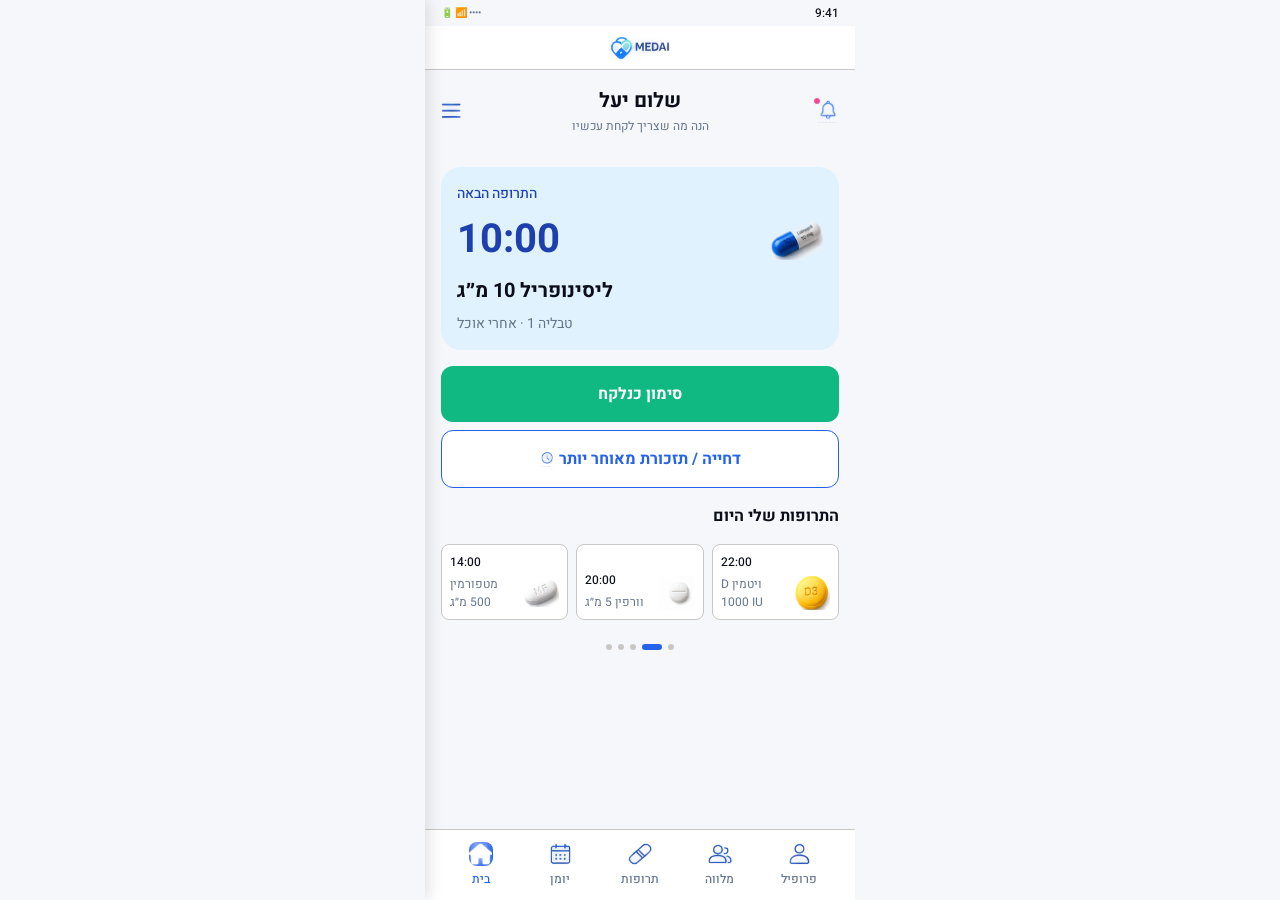
==== index.html @ 789c147f "Add files via upload" ====
<!DOCTYPE html>
<html lang="he" dir="rtl">
<head>
<meta charset="UTF-8" />
<meta name="viewport" content="width=device-width, initial-scale=1.0" />
<title>MedAI — התרופה הבאה עכשיו</title>
<meta name="description" content="MedAI — לוח הבית: התרופה הבאה, תזכורות ותרופות היום" />
<link rel="icon" type="image/png" href="assets/images/logo-icon.png" />
<link rel="preconnect" href="https://fonts.googleapis.com" />
<link rel="preconnect" href="https://fonts.gstatic.com" crossorigin />
<link href="https://fonts.googleapis.com/css2?family=Heebo:wght@400;500;700&display=swap" rel="stylesheet" />
<link rel="stylesheet" href="style.css" />
</head>
<body>
<div class="screen screen--tinted">

  <div class="status-bar" aria-hidden="true">
    <span class="status-bar__time">9:41</span>
    <span class="status-bar__icons">••••  📶  🔋</span>
  </div>

  <header class="logo-header">
    <img src="assets/images/logo-header.png" alt="MedAI" />
  </header>

  <header class="page-header">
    <button type="button" class="page-header__icon-btn" id="menu-toggle" aria-haspopup="true" aria-expanded="false" aria-controls="nav-drawer" aria-label="פתיחת תפריט">
      <img src="assets/icons/icon-menu.png" alt="" />
    </button>
    <div class="page-header__title-group">
      <p class="page-header__title page-header__title--lg">שלום יעל</p>
      <p class="page-header__subtitle">הנה מה שצריך לקחת עכשיו</p>
    </div>
    <button type="button" class="page-header__icon-btn page-header__icon-btn--trailing" aria-label="התראות">
      <img src="assets/icons/icon-bell.png" alt="" />
      <span class="page-header__badge" aria-hidden="true"></span>
    </button>
  </header>

  <main class="content">

    <section class="hero-card" aria-label="התרופה הבאה">
      <p class="hero-card__kicker">התרופה הבאה</p>
      <div class="hero-card__time-row">
        <p class="hero-card__time">10:00</p>
        <img class="hero-card__pill-img" src="assets/images/lisinopril-10mg.png" alt="ליסינופריל 10 מ״ג" />
      </div>
      <p class="hero-card__name">ליסינופריל 10 מ״ג</p>
      <p class="hero-card__caption">טבליה 1 · אחרי אוכל</p>
    </section>

    <div class="action-buttons">
      <button type="button" class="btn btn--success">
        <img src="assets/icons/icon-check.png" alt="" />
        סימון כנלקח
      </button>
      <button type="button" class="btn btn--outline" id="snooze-btn">
        <img src="assets/icons/icon-clock.png" alt="" />
        דחייה / תזכורת מאוחר יותר
      </button>
    </div>

    <h2 class="section-title">התרופות שלי היום</h2>

    <div class="mini-cards">
      <article class="mini-card">
        <div class="mini-card__text">
          <p class="mini-card__time">14:00</p>
          <p class="mini-card__name">מטפורמין 500 מ״ג</p>
        </div>
        <img class="mini-card__img" src="assets/images/metformin-500mg.png" alt="מטפורמין" />
      </article>
      <article class="mini-card">
        <div class="mini-card__text">
          <p class="mini-card__time">20:00</p>
          <p class="mini-card__name">וורפין 5 מ״ג</p>
        </div>
        <img class="mini-card__img" src="assets/images/warfarin-5mg.png" alt="וורפין" />
      </article>
      <article class="mini-card">
        <div class="mini-card__text">
          <p class="mini-card__time">22:00</p>
          <p class="mini-card__name">ויטמין D 1000 IU</p>
        </div>
        <img class="mini-card__img" src="assets/images/vitamin-d-1000iu.png" alt="ויטמין D" />
      </article>
    </div>

    <div class="slider" role="tablist" aria-label="דפדוף תרופות">
      <span class="slider__dot" aria-hidden="true"></span>
      <span class="slider__dot slider__dot--active" aria-hidden="true"></span>
      <span class="slider__dot" aria-hidden="true"></span>
      <span class="slider__dot" aria-hidden="true"></span>
      <span class="slider__dot" aria-hidden="true"></span>
    </div>

  </main>

  <nav class="bottom-nav" aria-label="ניווט ראשי">
    <a class="nav-item nav-item--active" href="index.html" aria-current="page">
      <span class="nav-item__icon-wrap"><img src="assets/icons/nav-home.png" alt="" /></span>
      <span class="nav-item__label">בית</span>
    </a>
    <a class="nav-item" href="#">
      <span class="nav-item__icon-wrap"><img src="assets/icons/nav-calendar.png" alt="" /></span>
      <span class="nav-item__label">יומן</span>
    </a>
    <a class="nav-item" href="#">
      <span class="nav-item__icon-wrap"><img src="assets/icons/nav-medications.png" alt="" /></span>
      <span class="nav-item__label">תרופות</span>
    </a>
    <a class="nav-item" href="status.html">
      <span class="nav-item__icon-wrap"><img src="assets/icons/nav-caregiver.png" alt="" /></span>
      <span class="nav-item__label">מלווה</span>
    </a>
    <a class="nav-item" href="#">
      <span class="nav-item__icon-wrap"><img src="assets/icons/nav-profile.png" alt="" /></span>
      <span class="nav-item__label">פרופיל</span>
    </a>
  </nav>

  <div class="drawer-overlay" id="drawer-overlay" aria-hidden="true"></div>
  <nav class="drawer" id="nav-drawer" aria-label="ניווט בין מסכים" aria-hidden="true">
    <div class="drawer__head">
      <button type="button" class="drawer__close" id="drawer-close" aria-label="סגירת תפריט">✕</button>
      <p class="drawer__title">מסכי האפליקציה</p>
    </div>
    <div class="drawer__nav">
      <a class="drawer__link is-current" href="index.html" aria-current="page">מסך הבית — התרופה הבאה עכשיו</a>
      <a class="drawer__link" href="onboarding.html">הזנת תרופה ראשונה</a>
      <a class="drawer__link" href="status.html">סטטוס המטופל היום — מלווה</a>
    </div>
  </nav>

</div>
<script src="script.js"></script>
</body>
</html>
---- style.css ----
/* =========================================================
   MedAI — style.css
   Tokens mirror the Figma variable collections 1:1 by name:
   color/*, typography/*, space/*, radius/*  ->  --color-*, --font-*, --space-*, --radius-*
   ========================================================= */

:root {
  /* color */
  --color-primary-base: #2563eb;
  --color-primary-dark: #1e40af;
  --color-bg-light: #e0f2fe;
  --color-bg-secondary: #f5f7fa;
  --color-surface-base: #ffffff;
  --color-status-success: #10b981;
  --color-status-warning: #f59e0b;
  --color-status-alert: #ec4899;
  --color-bg-warning-light: #fef3c7;
  --color-text-primary: #0b0e19;
  --color-text-muted: #64748b;
  --color-border-default: #c9c7c6;

  /* typography */
  --font-family-base: "Heebo", "Segoe UI", Tahoma, Arial, sans-serif;
  --font-weight-regular: 400;
  --font-weight-medium: 500;
  --font-weight-bold: 700;
  --font-size-xs: 12px;
  --font-size-sm: 14px;
  --font-size-md: 16px;
  --font-size-lg: 20px;
  --font-size-display: 40px;

  /* spacing */
  --space-xs: 4px;
  --space-sm: 8px;
  --space-md: 16px;
  --space-lg: 24px;

  /* radius */
  --radius-sm: 8px;
  --radius-md: 12px;
  --radius-lg: 20px;

  /* layout */
  --screen-max-width: 430px;
}

/* ---------- reset ---------- */
*,
*::before,
*::after {
  box-sizing: border-box;
}

html,
body {
  margin: 0;
  padding: 0;
}

body {
  background: var(--color-bg-secondary);
  font-family: var(--font-family-base);
  color: var(--color-text-primary);
  -webkit-font-smoothing: antialiased;
}

img {
  max-width: 100%;
  display: block;
}

button {
  font-family: inherit;
  cursor: pointer;
}

input {
  font-family: inherit;
}

a {
  color: inherit;
}

/* ---------- screen frame ---------- */
.screen {
  position: relative;
  max-width: var(--screen-max-width);
  margin-inline: auto;
  min-height: 100svh;
  background: var(--color-surface-base);
  display: flex;
  flex-direction: column;
  overflow-x: clip;
}

.screen--tinted {
  background: var(--color-bg-secondary);
}

/* ---------- status bar (decorative, mirrors mobile mockup) ---------- */
.status-bar {
  display: flex;
  align-items: center;
  justify-content: space-between;
  padding-inline: var(--space-md);
  padding-block: var(--space-xs);
  font-size: var(--font-size-xs);
}

.status-bar__time {
  font-weight: var(--font-weight-medium);
  color: var(--color-text-primary);
}

.status-bar__icons {
  font-size: 10px;
  color: var(--color-text-muted);
}

/* ---------- logo header band ---------- */
.logo-header {
  display: flex;
  flex-direction: row-reverse;
  align-items: center;
  justify-content: center;
  gap: var(--space-sm);
  height: 44px;
  background: var(--color-surface-base);
  border-block-end: 1px solid var(--color-border-default);
}

.logo-header img {
  height: 26px;
  width: auto;
}

.logo-header__wordmark {
  font-weight: var(--font-weight-bold);
  font-size: var(--font-size-lg);
  color: var(--color-primary-dark);
  letter-spacing: 0.5px;
}

/* ---------- page header (menu/back + title + trailing icon) ---------- */
.page-header {
  position: relative;
  display: flex;
  align-items: center;
  justify-content: center;
  padding: var(--space-md);
  min-height: 56px;
  background: var(--color-bg-secondary);
}

.page-header--onboarding {
  background: var(--color-surface-base);
  min-height: 56px;
}

/* Header icons keep fixed physical sides regardless of text direction —
   leading action (menu/back) stays physical-left, trailing (bell/profile)
   stays physical-right, matching the source design. In a dir="rtl" document
   that means the LEADING icon uses inset-inline-end (= physical left)
   and the TRAILING icon uses inset-inline-start (= physical right). */
.page-header__icon-btn {
  position: absolute;
  inset-inline-end: var(--space-md);
  top: 50%;
  transform: translateY(-50%);
  width: 20px;
  height: 20px;
  padding: 0;
  border: none;
  background: transparent;
  display: flex;
  align-items: center;
  justify-content: center;
}

.page-header__icon-btn img {
  width: 100%;
  height: 100%;
  object-fit: contain;
}

.page-header__icon-btn--trailing {
  inset-inline-end: auto;
  inset-inline-start: var(--space-md);
  width: 24px;
  height: 24px;
}

.page-header__badge {
  position: absolute;
  top: -2px;
  inset-inline-end: -2px;
  width: 8px;
  height: 8px;
  border-radius: 50%;
  background: var(--color-status-alert);
  border: 1.5px solid var(--color-surface-base);
}

.page-header__title-group {
  text-align: center;
  max-width: 300px;
}

.page-header__title {
  margin: 0;
  font-size: var(--font-size-md);
  font-weight: var(--font-weight-bold);
}

.page-header__title--lg {
  font-size: var(--font-size-lg);
}

.page-header__subtitle {
  margin: 2px 0 0;
  font-size: var(--font-size-xs);
  color: var(--color-text-muted);
}

/* ---------- stepper (onboarding) ---------- */
.stepper {
  display: flex;
  flex-direction: row-reverse;
  align-items: flex-start;
  justify-content: center;
  gap: 0;
  padding-block: var(--space-md) var(--space-sm);
  background: var(--color-surface-base);
  list-style: none;
  margin: 0;
  padding-inline-start: 0;
}

.stepper__step {
  display: flex;
  flex-direction: column;
  align-items: center;
  width: 104px;
}

.stepper__connector {
  width: 40px;
  height: 2px;
  background: var(--color-border-default);
  margin-top: 14px;
}

.stepper__circle {
  width: 28px;
  height: 28px;
  border-radius: 50%;
  display: flex;
  align-items: center;
  justify-content: center;
  font-weight: var(--font-weight-bold);
  font-size: var(--font-size-sm);
  background: var(--color-surface-base);
  border: 1.5px solid var(--color-border-default);
  color: var(--color-text-muted);
}

.stepper__step--active .stepper__circle {
  background: var(--color-primary-base);
  border-color: var(--color-primary-base);
  color: var(--color-surface-base);
}

.stepper__label {
  margin-top: var(--space-sm);
  font-size: 11px;
  font-weight: var(--font-weight-medium);
  color: var(--color-text-muted);
  text-align: center;
}

.stepper__step--active .stepper__label {
  color: var(--color-primary-base);
}

/* ---------- form ---------- */
.form {
  flex: 1;
  display: flex;
  flex-direction: column;
  gap: 20px;
  padding: var(--space-md);
}

.field {
  display: flex;
  flex-direction: column;
  gap: var(--space-sm);
}

.field__label {
  font-size: var(--font-size-sm);
  font-weight: var(--font-weight-medium);
  text-align: start;
}

.field__input-wrap {
  position: relative;
}

.field__input {
  width: 100%;
  background: var(--color-surface-base);
  border: 1px solid var(--color-border-default);
  border-radius: var(--radius-sm);
  padding: var(--space-sm) var(--space-md);
  font-size: var(--font-size-md);
  color: var(--color-text-primary);
  text-align: start;
}

.field__input:focus {
  outline: 2px solid var(--color-primary-base);
  outline-offset: 1px;
}

.field__input--with-icon {
  padding-inline-end: 40px;
}

.field__input-icon {
  position: absolute;
  inset-inline-end: var(--space-md);
  top: 50%;
  transform: translateY(-50%);
  width: 18px;
  height: 18px;
  pointer-events: none;
}

.field__input-icon img {
  width: 100%;
  height: 100%;
  object-fit: contain;
}

/* food-timing chips */
.chip-row {
  display: flex;
  flex-direction: row-reverse;
  justify-content: space-between;
  gap: var(--space-sm);
}

.chip {
  flex: 1;
  display: flex;
  flex-direction: row-reverse;
  align-items: center;
  justify-content: center;
  gap: 6px;
  background: var(--color-surface-base);
  border: 1px solid var(--color-border-default);
  border-radius: var(--radius-sm);
  padding: var(--space-sm) var(--space-sm);
  font-size: var(--font-size-sm);
  font-weight: var(--font-weight-medium);
  color: var(--color-text-muted);
}

.chip img {
  width: 16px;
  height: 16px;
  object-fit: contain;
}

.chip[aria-pressed="true"] {
  background: var(--color-bg-light);
  border-color: var(--color-primary-base);
  color: var(--color-primary-base);
}

/* ---------- buttons ---------- */
.btn {
  display: flex;
  flex-direction: row-reverse;
  align-items: center;
  justify-content: center;
  gap: var(--space-xs);
  width: 100%;
  border: none;
  border-radius: var(--radius-md);
  padding: var(--space-md) var(--space-lg);
  font-size: var(--font-size-md);
  font-weight: var(--font-weight-bold);
  font-family: inherit;
}

.btn img {
  width: 16px;
  height: 16px;
  object-fit: contain;
}

.btn--primary {
  background: var(--color-primary-base);
  color: var(--color-surface-base);
}

.btn--success {
  background: var(--color-status-success);
  color: var(--color-surface-base);
}

.btn--success img {
  filter: brightness(0) invert(1);
  display: none;
}

/* the check icon only appears after the user actually confirms the dose was taken */
.btn--success.is-confirmed img {
  display: block;
}

.btn--outline {
  background: var(--color-surface-base);
  color: var(--color-primary-base);
  border: 1px solid var(--color-primary-base);
  transition: background-color 0.4s ease, border-color 0.4s ease, color 0.4s ease;
}

/* brief color feedback on the snooze button itself, then settles back to white */
.btn--outline.is-snoozed {
  background: var(--color-bg-warning-light);
  border-color: var(--color-status-warning);
  color: var(--color-text-primary);
}

.btn-footer {
  padding: var(--space-md);
  padding-block-end: var(--space-lg);
}

/* ---------- hero card (next medication) ---------- */
.content {
  flex: 1;
  padding: var(--space-md);
  display: flex;
  flex-direction: column;
  gap: var(--space-md);
}

.hero-card {
  background: var(--color-bg-light);
  border-radius: var(--radius-lg);
  padding: var(--space-md);
  display: flex;
  flex-direction: column;
  gap: var(--space-sm);
}

.hero-card__kicker {
  margin: 0;
  font-size: var(--font-size-sm);
  font-weight: var(--font-weight-medium);
  color: var(--color-primary-dark);
  text-align: end;
}

.hero-card__time-row {
  display: flex;
  flex-direction: row-reverse;
  align-items: center;
  justify-content: space-between;
}

.hero-card__time {
  margin: 0;
  font-size: var(--font-size-display);
  font-weight: var(--font-weight-bold);
  color: var(--color-primary-dark);
  line-height: 1;
}

.hero-card__pill-img {
  width: 56px;
  height: 56px;
  object-fit: contain;
}

.hero-card__name {
  margin: 0;
  font-size: var(--font-size-lg);
  font-weight: var(--font-weight-bold);
  text-align: end;
}

.hero-card__caption {
  margin: 0;
  font-size: var(--font-size-sm);
  color: var(--color-text-muted);
  text-align: end;
}

.action-buttons {
  display: flex;
  flex-direction: column;
  gap: var(--space-sm);
}

/* ---------- mini medication cards ---------- */
.section-title {
  margin: 0;
  font-size: var(--font-size-md);
  font-weight: var(--font-weight-bold);
  text-align: start;
}

.mini-cards {
  display: flex;
  flex-direction: row-reverse;
  gap: var(--space-sm);
}

.mini-card {
  flex: 1;
  min-width: 0;
  background: var(--color-surface-base);
  border: 1px solid var(--color-border-default);
  border-radius: var(--radius-sm);
  padding: var(--space-sm);
  display: flex;
  flex-direction: row-reverse;
  align-items: flex-end;
  justify-content: space-between;
  gap: 4px;
}

.mini-card__text {
  display: flex;
  flex-direction: column;
  gap: 4px;
  min-width: 0;
}

.mini-card__img {
  width: 36px;
  height: 36px;
  object-fit: contain;
  flex-shrink: 0;
}

.mini-card__dot {
  width: 14px;
  height: 14px;
  border-radius: 50%;
  background: var(--color-border-default);
  flex-shrink: 0;
}

.mini-card__dot--success {
  background: var(--color-status-success);
}

.mini-card__dot--warning {
  background: var(--color-status-warning);
}

.mini-card__time {
  margin: 0;
  font-size: var(--font-size-xs);
  font-weight: var(--font-weight-medium);
  text-align: end;
}

.mini-card__name {
  margin: 0;
  font-size: var(--font-size-xs);
  color: var(--color-text-muted);
  text-align: end;
}

/* ---------- slider / page indicator ---------- */
.slider {
  display: flex;
  align-items: center;
  justify-content: center;
  gap: 6px;
  padding-block-start: var(--space-sm);
}

.slider__dot {
  width: 6px;
  height: 6px;
  border-radius: 3px;
  background: var(--color-border-default);
}

.slider__dot--active {
  width: 20px;
  background: var(--color-primary-base);
}

/* ---------- status list (patient-status-today) ---------- */
.status-list {
  background: var(--color-surface-base);
  border: 1px solid var(--color-border-default);
  border-radius: var(--radius-lg);
  overflow: hidden;
}

.status-row {
  display: flex;
  flex-direction: row-reverse;
  align-items: center;
  gap: 12px;
  padding: var(--space-md);
  border-block-start: 1px solid var(--color-border-default);
}

.status-row:first-child {
  border-block-start: none;
}

.status-row__icon {
  width: 28px;
  height: 28px;
  object-fit: contain;
  flex-shrink: 0;
}

.status-row__text {
  flex: 1;
  min-width: 0;
  text-align: end;
}

.status-row__line {
  margin: 0;
  font-size: var(--font-size-sm);
  font-weight: var(--font-weight-medium);
}

.status-row__label {
  margin: 2px 0 0;
  font-size: var(--font-size-xs);
}

.status-row__label--success {
  color: var(--color-status-success);
}

.status-row__label--warning {
  color: var(--color-text-muted);
}

.status-row__label--alert {
  color: var(--color-status-alert);
}

/* ---------- bottom nav ---------- */
.bottom-nav {
  display: flex;
  flex-direction: row-reverse;
  align-items: center;
  justify-content: space-between;
  background: var(--color-surface-base);
  border-block-start: 1px solid var(--color-border-default);
  padding: var(--space-sm) var(--space-md);
  max-width: var(--screen-max-width);
  margin-inline: auto;
  width: 100%;
}

.nav-item {
  flex: 1;
  display: flex;
  flex-direction: column;
  align-items: center;
  justify-content: center;
  gap: var(--space-xs);
  background: transparent;
  border: none;
  border-radius: var(--radius-sm);
  padding: var(--space-xs) var(--space-sm);
  text-decoration: none;
  color: var(--color-text-muted);
}

.nav-item__icon-wrap {
  width: 24px;
  height: 24px;
  display: flex;
  align-items: center;
  justify-content: center;
}

.nav-item--active .nav-item__icon-wrap {
  background: var(--color-primary-base);
  border-radius: var(--radius-sm);
}

.nav-item__icon-wrap img {
  width: 100%;
  height: 100%;
  object-fit: contain;
}

.nav-item--active .nav-item__icon-wrap img {
  filter: brightness(0) invert(1);
}

.nav-item__label {
  font-size: var(--font-size-xs);
  font-weight: var(--font-weight-medium);
}

.nav-item--active {
  color: var(--color-primary-base);
}

/* ---------- navigation drawer (opened from the header menu icon) ---------- */
.drawer-overlay {
  position: absolute;
  inset: 0;
  background: rgba(11, 14, 25, 0.45);
  z-index: 40;
  opacity: 0;
  pointer-events: none;
  transition: opacity 0.2s ease;
}

.drawer-overlay.is-open {
  opacity: 1;
  pointer-events: auto;
}

.drawer {
  position: absolute;
  top: 0;
  bottom: 0;
  inset-inline-end: 0;
  width: min(78%, 300px);
  background: var(--color-surface-base);
  z-index: 41;
  transform: translateX(-100%);
  transition: transform 0.25s ease;
  display: flex;
  flex-direction: column;
  padding: var(--space-md);
  box-shadow: 2px 0 16px rgba(11, 14, 25, 0.14);
  overflow-y: auto;
}

.drawer.is-open {
  transform: translateX(0);
}

.drawer__head {
  display: flex;
  align-items: center;
  justify-content: space-between;
  margin-block-end: var(--space-lg);
}

.drawer__title {
  margin: 0;
  font-size: var(--font-size-sm);
  font-weight: var(--font-weight-bold);
  color: var(--color-text-muted);
}

.drawer__close {
  width: 28px;
  height: 28px;
  border: none;
  background: transparent;
  font-size: 18px;
  line-height: 1;
  color: var(--color-text-primary);
  padding: 0;
}

.drawer__nav {
  display: flex;
  flex-direction: column;
}

.drawer__link {
  display: block;
  padding: var(--space-sm);
  border-radius: var(--radius-sm);
  font-size: var(--font-size-md);
  font-weight: var(--font-weight-medium);
  color: var(--color-text-primary);
  text-decoration: none;
  text-align: start;
}

.drawer__link + .drawer__link {
  margin-block-start: var(--space-xs);
}

.drawer__link.is-current {
  background: var(--color-bg-light);
  color: var(--color-primary-dark);
  font-weight: var(--font-weight-bold);
}

/* ---------- utility ---------- */
.spacer {
  flex: 1;
}

/* ---------- mobile floor: usable at 360px ---------- */
@media (max-width: 380px) {
  .field__input,
  .chip {
    font-size: var(--font-size-sm);
  }

  .hero-card__time {
    font-size: 34px;
  }

  .mini-cards {
    gap: 6px;
  }
}
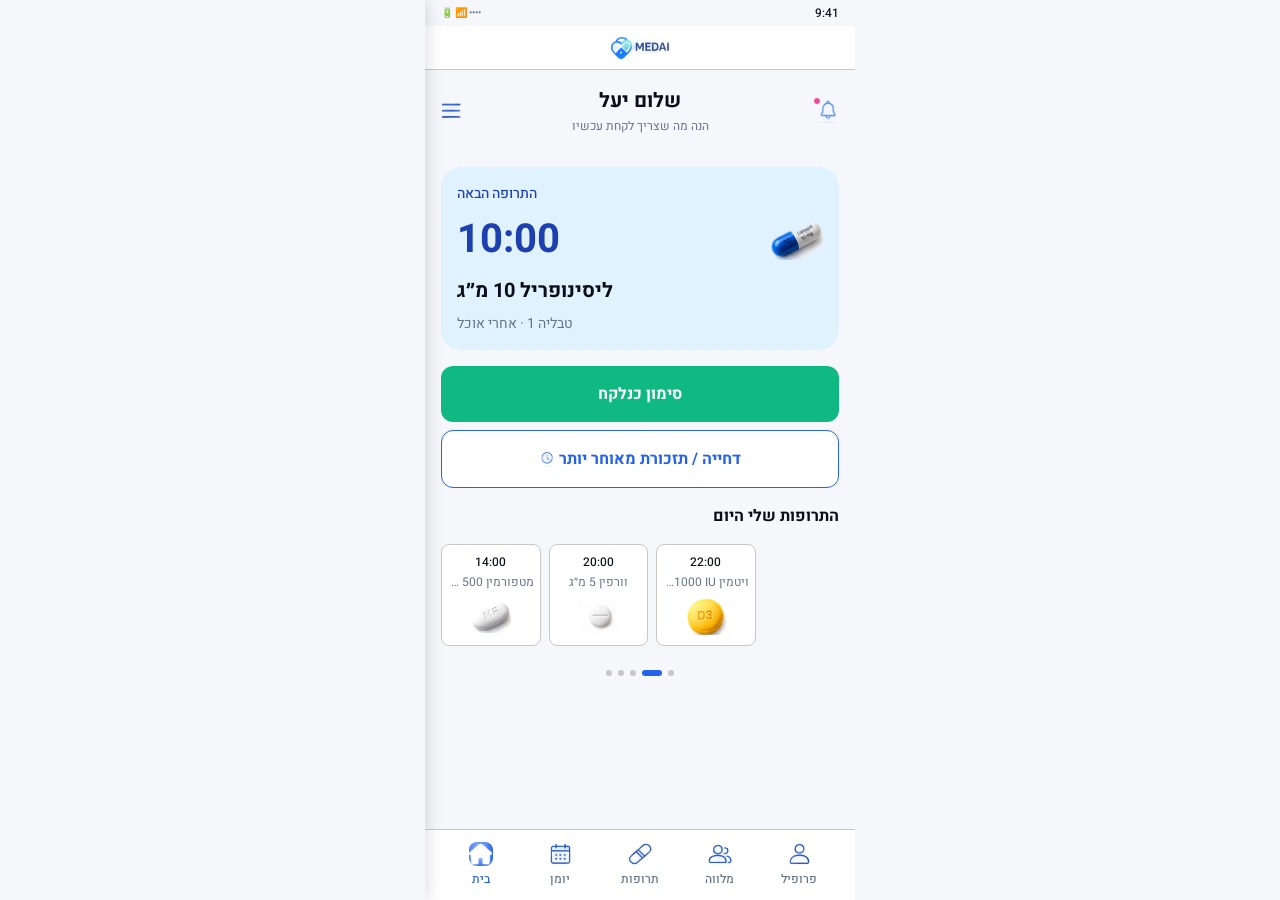
==== commit e1222d78: "Add files via upload" ====
--- a/index.html
+++ b/index.html
@@ -28,13 +28,13 @@
       <img src="assets/icons/icon-menu.png" alt="" />
     </button>
     <div class="page-header__title-group">
-      <p class="page-header__title page-header__title--lg">שלום יעל</p>
+      <p class="page-header__title page-header__title--lg">שלום <span id="patient-name-index">יעל</span></p>
       <p class="page-header__subtitle">הנה מה שצריך לקחת עכשיו</p>
     </div>
-    <button type="button" class="page-header__icon-btn page-header__icon-btn--trailing" aria-label="התראות">
+    <a class="page-header__icon-btn page-header__icon-btn--trailing" href="prescription-alert.html" aria-label="התראות">
       <img src="assets/icons/icon-bell.png" alt="" />
       <span class="page-header__badge" aria-hidden="true"></span>
-    </button>
+    </a>
   </header>
 
   <main class="content">
@@ -50,7 +50,7 @@
     </section>
 
     <div class="action-buttons">
-      <button type="button" class="btn btn--success">
+      <button type="button" class="btn btn--success" id="confirm-dose-btn" data-next="dose-confirmation.html">
         <img src="assets/icons/icon-check.png" alt="" />
         סימון כנלקח
       </button>
@@ -62,7 +62,7 @@
 
     <h2 class="section-title">התרופות שלי היום</h2>
 
-    <div class="mini-cards">
+    <div class="mini-cards" id="mini-cards-list">
       <article class="mini-card">
         <div class="mini-card__text">
           <p class="mini-card__time">14:00</p>
@@ -126,6 +126,7 @@
       <p class="drawer__title">מסכי האפליקציה</p>
     </div>
     <div class="drawer__nav">
+      <a class="drawer__link" href="registration.html">הרשמה</a>
       <a class="drawer__link is-current" href="index.html" aria-current="page">מסך הבית — התרופה הבאה עכשיו</a>
       <a class="drawer__link" href="onboarding.html">הזנת תרופה ראשונה</a>
       <a class="drawer__link" href="status.html">סטטוס המטופל היום — מלווה</a>
--- a/style.css
+++ b/style.css
@@ -395,6 +395,8 @@
   font-size: var(--font-size-md);
   font-weight: var(--font-weight-bold);
   font-family: inherit;
+  text-decoration: none;
+  box-sizing: border-box;
 }
 
 .btn img {
@@ -526,29 +528,35 @@
 .mini-card {
   flex: 1;
   min-width: 0;
+  max-width: 25%;
   background: var(--color-surface-base);
   border: 1px solid var(--color-border-default);
   border-radius: var(--radius-sm);
-  padding: var(--space-sm);
-  display: flex;
-  flex-direction: row-reverse;
-  align-items: flex-end;
-  justify-content: space-between;
-  gap: 4px;
+  padding: var(--space-sm) 6px;
+  display: flex;
+  flex-direction: column;
+  align-items: center;
+  justify-content: flex-start;
+  gap: 6px;
+  overflow: hidden;
+  text-align: center;
 }
 
 .mini-card__text {
   display: flex;
   flex-direction: column;
-  gap: 4px;
+  align-items: center;
+  gap: 2px;
   min-width: 0;
+  width: 100%;
 }
 
 .mini-card__img {
-  width: 36px;
-  height: 36px;
+  width: 40px;
+  height: 40px;
   object-fit: contain;
   flex-shrink: 0;
+  background: none;
 }
 
 .mini-card__dot {
@@ -571,14 +579,22 @@
   margin: 0;
   font-size: var(--font-size-xs);
   font-weight: var(--font-weight-medium);
-  text-align: end;
+  text-align: center;
+  width: 100%;
+  white-space: nowrap;
+  overflow: hidden;
+  text-overflow: ellipsis;
 }
 
 .mini-card__name {
   margin: 0;
   font-size: var(--font-size-xs);
   color: var(--color-text-muted);
-  text-align: end;
+  text-align: center;
+  width: 100%;
+  white-space: nowrap;
+  overflow: hidden;
+  text-overflow: ellipsis;
 }
 
 /* ---------- slider / page indicator ---------- */
@@ -813,6 +829,538 @@
   flex: 1;
 }
 
+/* ---------- registration (screen 0) ---------- */
+.screen--register {
+  position: relative;
+  overflow: hidden;
+}
+
+.screen--register > .register-bg {
+  position: absolute;
+  inset: 0;
+}
+
+.screen--register > *:not(.register-bg) {
+  position: relative;
+}
+
+.register-bg {
+  background: linear-gradient(180deg, var(--color-bg-light) 0%, var(--color-bg-secondary) 100%);
+}
+
+.register-bg img {
+  position: absolute;
+  inset-inline-end: 0;
+  bottom: 0;
+  width: min(88%, 360px);
+  height: auto;
+}
+
+.register-hero {
+  display: flex;
+  flex-direction: column;
+  align-items: center;
+  gap: var(--space-sm);
+  padding-block: var(--space-lg) var(--space-md);
+  text-align: center;
+}
+
+.register-hero__icon {
+  width: 72px;
+  height: 72px;
+  object-fit: contain;
+}
+
+.register-hero__title {
+  margin: 0;
+  font-size: var(--font-size-lg);
+  font-weight: var(--font-weight-bold);
+  color: var(--color-primary-dark);
+}
+
+.register-hero__subtitle {
+  margin: 0;
+  font-size: var(--font-size-sm);
+  color: var(--color-text-muted);
+}
+
+.icon-tint-primary {
+  filter: invert(29%) sepia(84%) saturate(2000%) hue-rotate(213deg) brightness(95%) contrast(93%);
+}
+
+.register-footer-link {
+  display: block;
+  width: 100%;
+  text-align: center;
+  margin-block-start: var(--space-md);
+  font-size: var(--font-size-sm);
+  color: var(--color-text-muted);
+  background: none;
+  border: none;
+  padding: 0;
+  font-family: inherit;
+}
+
+.register-footer-link strong {
+  color: var(--color-primary-base);
+  font-weight: var(--font-weight-bold);
+}
+
+/* ---------- result screens (dose-confirmation / prescription-alert / interaction-check) ---------- */
+.result {
+  display: flex;
+  flex-direction: column;
+  align-items: center;
+  text-align: center;
+  gap: var(--space-sm);
+  padding-block: var(--space-lg) 0;
+}
+
+.result__icon {
+  width: 96px;
+  height: 96px;
+  object-fit: contain;
+  margin-block-end: var(--space-sm);
+}
+
+.result__icon--md {
+  width: 88px;
+  height: 88px;
+}
+
+.result__title {
+  margin: 0;
+  font-size: 22px;
+  font-weight: var(--font-weight-bold);
+}
+
+.result__title--success {
+  color: var(--color-status-success);
+}
+
+.result__title--alert {
+  color: var(--color-status-alert);
+}
+
+.result__title--primary {
+  color: var(--color-primary-base);
+}
+
+.result__meta {
+  margin: 0;
+  font-size: var(--font-size-md);
+  font-weight: var(--font-weight-medium);
+}
+
+.result__time {
+  margin: 0;
+  font-size: var(--font-size-sm);
+  color: var(--color-text-muted);
+}
+
+.result__caption {
+  margin: 0;
+  font-size: var(--font-size-sm);
+  color: var(--color-text-muted);
+  max-width: 320px;
+}
+
+.result__footer {
+  width: 100%;
+  display: flex;
+  flex-direction: column;
+  gap: var(--space-sm);
+  padding: var(--space-md);
+}
+
+/* ---------- info card (icon + text, light tint) ---------- */
+.info-card {
+  width: 100%;
+  display: flex;
+  flex-direction: row-reverse;
+  align-items: center;
+  gap: var(--space-sm);
+  background: var(--color-bg-light);
+  border-radius: var(--radius-md);
+  padding: var(--space-md);
+}
+
+.info-card img {
+  width: 28px;
+  height: 28px;
+  object-fit: contain;
+  flex-shrink: 0;
+}
+
+.info-card p {
+  margin: 0;
+  font-size: var(--font-size-sm);
+  color: var(--color-text-primary);
+  text-align: end;
+}
+
+/* ---------- new medication card (prescription alert) ---------- */
+.new-med-card {
+  width: 100%;
+  display: flex;
+  flex-direction: row-reverse;
+  align-items: center;
+  gap: var(--space-md);
+  background: var(--color-bg-secondary);
+  border: 1px solid var(--color-border-default);
+  border-radius: var(--radius-md);
+  padding: var(--space-md);
+}
+
+.new-med-card img {
+  width: 48px;
+  height: 48px;
+  object-fit: contain;
+  flex-shrink: 0;
+}
+
+.new-med-card__label {
+  margin: 0 0 2px;
+  font-size: var(--font-size-xs);
+  color: var(--color-text-muted);
+  text-align: end;
+}
+
+.new-med-card__name {
+  margin: 0;
+  font-size: var(--font-size-md);
+  font-weight: var(--font-weight-bold);
+  text-align: end;
+}
+
+/* ---------- select fields (frequency dropdown) ---------- */
+select.field__input {
+  appearance: none;
+  -webkit-appearance: none;
+  -moz-appearance: none;
+  background-image: none;
+}
+
+/* ---------- photo upload / camera + gallery picker (onboarding step 3) ---------- */
+.photo-upload {
+  position: relative;
+  width: 100%;
+  height: 220px;
+  display: flex;
+  align-items: center;
+  justify-content: center;
+  background: linear-gradient(180deg, #2b2f36 0%, #15171b 100%);
+  border: none;
+  border-radius: var(--radius-md);
+  padding: 0;
+  overflow: hidden;
+  text-align: center;
+}
+
+/* ---- viewfinder (before capture) ---- */
+.photo-upload__viewfinder {
+  position: absolute;
+  inset: 14px;
+  border-radius: 10px;
+  pointer-events: none;
+}
+
+.photo-upload__corner {
+  position: absolute;
+  width: 22px;
+  height: 22px;
+  border: 2.5px solid rgba(255, 255, 255, 0.85);
+  border-radius: 3px;
+}
+
+.photo-upload__corner--tl {
+  top: 0;
+  inset-inline-start: 0;
+  border-inline-end: none;
+  border-block-end: none;
+}
+
+.photo-upload__corner--tr {
+  top: 0;
+  inset-inline-end: 0;
+  border-inline-start: none;
+  border-block-end: none;
+}
+
+.photo-upload__corner--bl {
+  bottom: 0;
+  inset-inline-start: 0;
+  border-inline-end: none;
+  border-block-start: none;
+}
+
+.photo-upload__corner--br {
+  bottom: 0;
+  inset-inline-end: 0;
+  border-inline-start: none;
+  border-block-start: none;
+}
+
+.photo-upload__hint {
+  position: absolute;
+  top: 50%;
+  left: 50%;
+  transform: translate(-50%, -50%);
+  margin: 0;
+  width: 74%;
+  font-size: 12px;
+  line-height: 1.4;
+  color: rgba(255, 255, 255, 0.75);
+}
+
+/* ---- captured photo preview ---- */
+.photo-upload__preview {
+  position: absolute;
+  inset: 0;
+  width: 100%;
+  height: 100%;
+  object-fit: cover;
+  display: none;
+}
+
+.photo-upload.has-photo .photo-upload__preview {
+  display: block;
+}
+
+.photo-upload.has-photo .photo-upload__viewfinder {
+  display: none;
+}
+
+/* ---- top-left close (X) control ---- */
+.photo-upload__close {
+  position: absolute;
+  top: 10px;
+  inset-inline-start: 10px;
+  width: 28px;
+  height: 28px;
+  border-radius: 50%;
+  background: rgba(0, 0, 0, 0.45);
+  color: #fff;
+  font-size: 13px;
+  line-height: 28px;
+  text-align: center;
+  z-index: 2;
+}
+
+/* ---- bottom control bar: thumbnail / shutter / spacer ---- */
+.photo-upload__bar {
+  position: absolute;
+  bottom: 12px;
+  left: 0;
+  right: 0;
+  display: flex;
+  align-items: center;
+  justify-content: space-between;
+  padding-inline: 22px;
+  z-index: 2;
+}
+
+.photo-upload__thumb-slot {
+  width: 30px;
+  height: 30px;
+  border-radius: 7px;
+  overflow: hidden;
+  background: rgba(255, 255, 255, 0.18);
+  border: 1.5px solid rgba(255, 255, 255, 0.6);
+}
+
+.photo-upload__thumb-slot--ghost {
+  visibility: hidden;
+}
+
+.photo-upload__thumb {
+  width: 100%;
+  height: 100%;
+  object-fit: cover;
+  display: none;
+}
+
+.photo-upload.has-photo .photo-upload__thumb {
+  display: block;
+}
+
+.photo-upload__shutter {
+  width: 52px;
+  height: 52px;
+  border-radius: 50%;
+  border: 3px solid #fff;
+  display: flex;
+  align-items: center;
+  justify-content: center;
+}
+
+.photo-upload__shutter-ring {
+  width: 40px;
+  height: 40px;
+  border-radius: 50%;
+  background: #fff;
+}
+
+.photo-upload.is-flashing {
+  position: relative;
+}
+
+.photo-upload.is-flashing::after {
+  content: "";
+  position: absolute;
+  inset: 0;
+  background: #fff;
+  border-radius: inherit;
+  animation: camera-flash 0.5s ease-out;
+  pointer-events: none;
+  z-index: 3;
+}
+
+@keyframes camera-flash {
+  0% {
+    opacity: 0.95;
+  }
+  100% {
+    opacity: 0;
+  }
+}
+
+/* ---- gallery picker: looks like a phone photo-gallery app ---- */
+.gallery-modal {
+  margin-block-start: var(--space-sm);
+  background: var(--color-surface-base);
+  border: 1px solid var(--color-border-default);
+  border-radius: var(--radius-md);
+  overflow: hidden;
+}
+
+.gallery-modal[hidden] {
+  display: none;
+}
+
+.gallery-modal__head {
+  display: flex;
+  flex-direction: row-reverse;
+  align-items: center;
+  justify-content: space-between;
+  padding: var(--space-sm) var(--space-md);
+  border-block-end: 1px solid var(--color-border-default);
+}
+
+.gallery-modal__title {
+  margin: 0;
+  font-size: var(--font-size-sm);
+  font-weight: var(--font-weight-bold);
+}
+
+.gallery-modal__close {
+  width: 26px;
+  height: 26px;
+  border-radius: 50%;
+  background: var(--color-bg-secondary);
+  color: var(--color-text-muted);
+  font-size: 12px;
+  line-height: 26px;
+  text-align: center;
+}
+
+.gallery-modal__grid {
+  display: grid;
+  grid-template-columns: repeat(3, 1fr);
+  gap: 3px;
+  padding: 3px;
+}
+
+.gallery-strip__item {
+  aspect-ratio: 1 / 1;
+  width: 100%;
+  border-radius: 4px;
+  border: none;
+  background: var(--color-bg-secondary);
+  padding: 0;
+  display: flex;
+  align-items: center;
+  justify-content: center;
+  overflow: hidden;
+  position: relative;
+}
+
+.gallery-strip__item img {
+  width: 100%;
+  height: 100%;
+  object-fit: cover;
+}
+
+.gallery-strip__item[aria-pressed="true"] {
+  box-shadow: inset 0 0 0 3px var(--color-primary-base);
+}
+
+.gallery-strip__item[aria-pressed="true"]::after {
+  content: "✓";
+  position: absolute;
+  top: 5px;
+  inset-inline-end: 5px;
+  width: 18px;
+  height: 18px;
+  border-radius: 50%;
+  background: var(--color-primary-base);
+  color: #fff;
+  font-size: 11px;
+  line-height: 18px;
+  text-align: center;
+}
+
+/* ---------- review card (onboarding step 3) ---------- */
+.review-card {
+  width: 100%;
+  background: var(--color-surface-base);
+  border: 1px solid var(--color-border-default);
+  border-radius: var(--radius-md);
+  padding: var(--space-md);
+  display: flex;
+  flex-direction: column;
+  gap: var(--space-sm);
+}
+
+.review-card__head {
+  display: flex;
+  flex-direction: row-reverse;
+  align-items: center;
+  gap: var(--space-sm);
+  padding-block-end: var(--space-sm);
+  border-block-end: 1px solid var(--color-border-default);
+}
+
+.review-card__head img {
+  width: 56px;
+  height: 56px;
+  object-fit: contain;
+  flex-shrink: 0;
+}
+
+.review-card__name {
+  margin: 0;
+  font-size: var(--font-size-md);
+  font-weight: var(--font-weight-bold);
+  text-align: end;
+}
+
+.review-row {
+  display: flex;
+  flex-direction: row-reverse;
+  justify-content: space-between;
+  font-size: var(--font-size-sm);
+}
+
+.review-row__label {
+  color: var(--color-text-muted);
+}
+
+.review-row__value {
+  font-weight: var(--font-weight-medium);
+  color: var(--color-text-primary);
+}
+
 /* ---------- mobile floor: usable at 360px ---------- */
 @media (max-width: 380px) {
   .field__input,
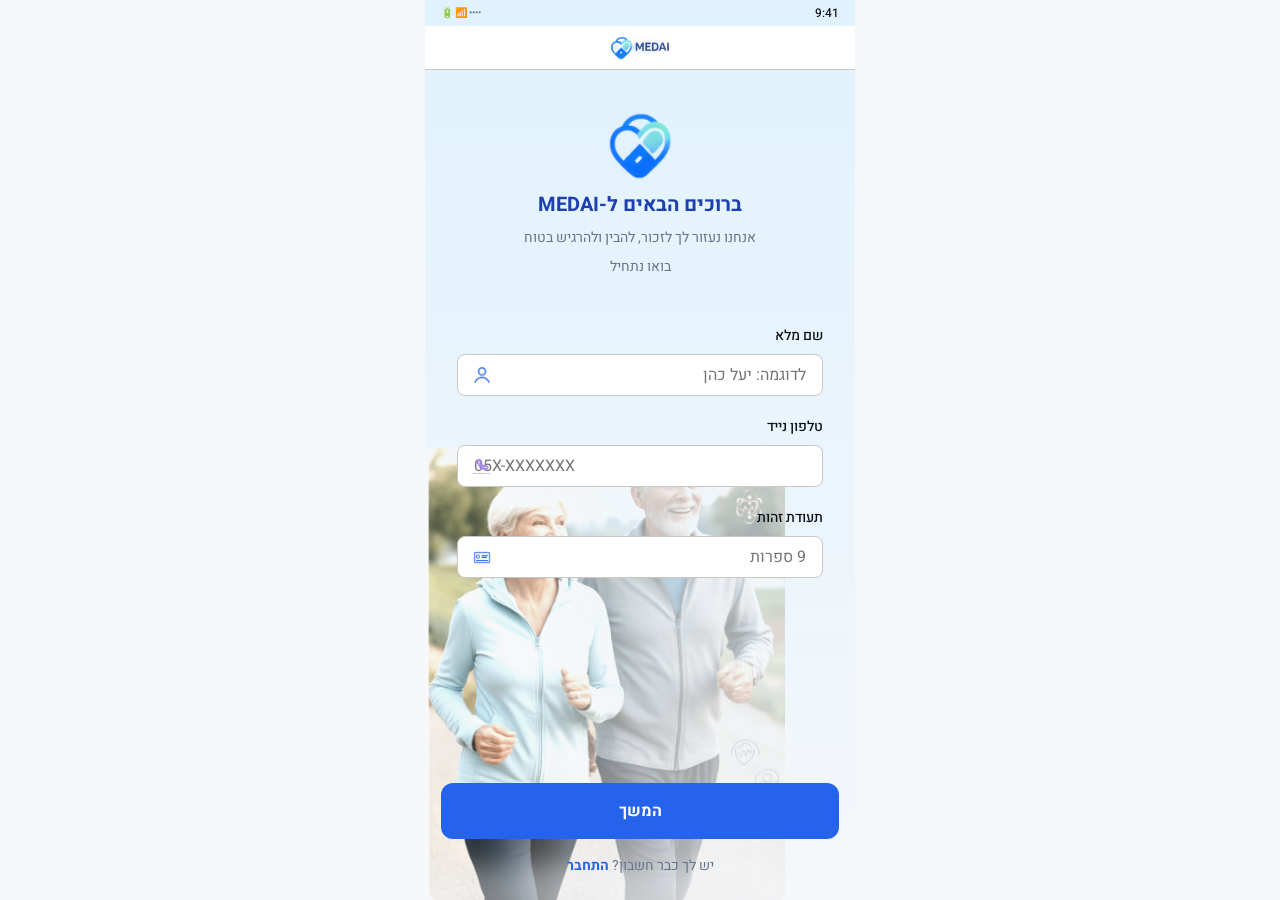
==== commit b98c24b6: "Add files via upload" ====
--- a/index.html
+++ b/index.html
@@ -3,8 +3,8 @@
 <head>
 <meta charset="UTF-8" />
 <meta name="viewport" content="width=device-width, initial-scale=1.0" />
-<title>MedAI — התרופה הבאה עכשיו</title>
-<meta name="description" content="MedAI — לוח הבית: התרופה הבאה, תזכורות ותרופות היום" />
+<title>MedAI — הרשמה</title>
+<meta name="description" content="MedAI — הרשמת משתמש חדש: שם מלא, טלפון נייד ותעודת זהות" />
 <link rel="icon" type="image/png" href="assets/images/logo-icon.png" />
 <link rel="preconnect" href="https://fonts.googleapis.com" />
 <link rel="preconnect" href="https://fonts.gstatic.com" crossorigin />
@@ -12,7 +12,11 @@
 <link rel="stylesheet" href="style.css" />
 </head>
 <body>
-<div class="screen screen--tinted">
+<div class="screen screen--register">
+
+  <div class="register-bg" aria-hidden="true">
+    <img src="assets/images/registration-people.png" alt="" />
+  </div>
 
   <div class="status-bar" aria-hidden="true">
     <span class="status-bar__time">9:41</span>
@@ -23,115 +27,53 @@
     <img src="assets/images/logo-header.png" alt="MedAI" />
   </header>
 
-  <header class="page-header">
-    <button type="button" class="page-header__icon-btn" id="menu-toggle" aria-haspopup="true" aria-expanded="false" aria-controls="nav-drawer" aria-label="פתיחת תפריט">
-      <img src="assets/icons/icon-menu.png" alt="" />
-    </button>
-    <div class="page-header__title-group">
-      <p class="page-header__title page-header__title--lg">שלום <span id="patient-name-index">יעל</span></p>
-      <p class="page-header__subtitle">הנה מה שצריך לקחת עכשיו</p>
-    </div>
-    <a class="page-header__icon-btn page-header__icon-btn--trailing" href="prescription-alert.html" aria-label="התראות">
-      <img src="assets/icons/icon-bell.png" alt="" />
-      <span class="page-header__badge" aria-hidden="true"></span>
-    </a>
-  </header>
-
   <main class="content">
 
-    <section class="hero-card" aria-label="התרופה הבאה">
-      <p class="hero-card__kicker">התרופה הבאה</p>
-      <div class="hero-card__time-row">
-        <p class="hero-card__time">10:00</p>
-        <img class="hero-card__pill-img" src="assets/images/lisinopril-10mg.png" alt="ליסינופריל 10 מ״ג" />
-      </div>
-      <p class="hero-card__name">ליסינופריל 10 מ״ג</p>
-      <p class="hero-card__caption">טבליה 1 · אחרי אוכל</p>
-    </section>
-
-    <div class="action-buttons">
-      <button type="button" class="btn btn--success" id="confirm-dose-btn" data-next="dose-confirmation.html">
-        <img src="assets/icons/icon-check.png" alt="" />
-        סימון כנלקח
-      </button>
-      <button type="button" class="btn btn--outline" id="snooze-btn">
-        <img src="assets/icons/icon-clock.png" alt="" />
-        דחייה / תזכורת מאוחר יותר
-      </button>
+    <div class="register-hero">
+      <img class="register-hero__icon" src="assets/images/logo-icon.png" alt="MedAI" />
+      <h1 class="register-hero__title">ברוכים הבאים ל-MEDAI</h1>
+      <p class="register-hero__subtitle">אנחנו נעזור לך לזכור, להבין ולהרגיש בטוח</p>
+      <p class="register-hero__subtitle">בואו נתחיל</p>
     </div>
 
-    <h2 class="section-title">התרופות שלי היום</h2>
+    <form class="form" id="register-form" action="#" onsubmit="return false;">
 
-    <div class="mini-cards" id="mini-cards-list">
-      <article class="mini-card">
-        <div class="mini-card__text">
-          <p class="mini-card__time">14:00</p>
-          <p class="mini-card__name">מטפורמין 500 מ״ג</p>
+      <div class="field">
+        <label class="field__label" for="reg-name">שם מלא</label>
+        <div class="field__input-wrap">
+          <input class="field__input field__input--with-icon" type="text" id="reg-name" name="reg-name" placeholder="לדוגמה: יעל כהן" autocomplete="name" />
+          <span class="field__input-icon" aria-hidden="true"><img src="assets/icons/icon-user.png" alt="" /></span>
         </div>
-        <img class="mini-card__img" src="assets/images/metformin-500mg.png" alt="מטפורמין" />
-      </article>
-      <article class="mini-card">
-        <div class="mini-card__text">
-          <p class="mini-card__time">20:00</p>
-          <p class="mini-card__name">וורפין 5 מ״ג</p>
+      </div>
+
+      <div class="field">
+        <label class="field__label" for="reg-phone">טלפון נייד</label>
+        <div class="field__input-wrap">
+          <input class="field__input field__input--with-icon" type="tel" id="reg-phone" name="reg-phone" placeholder="05X-XXXXXXX" autocomplete="tel" />
+          <span class="field__input-icon" aria-hidden="true"><img src="assets/icons/icon-phone.png" alt="" class="icon-tint-primary" /></span>
         </div>
-        <img class="mini-card__img" src="assets/images/warfarin-5mg.png" alt="וורפין" />
-      </article>
-      <article class="mini-card">
-        <div class="mini-card__text">
-          <p class="mini-card__time">22:00</p>
-          <p class="mini-card__name">ויטמין D 1000 IU</p>
+      </div>
+
+      <div class="field">
+        <label class="field__label" for="reg-id">תעודת זהות</label>
+        <div class="field__input-wrap">
+          <input class="field__input field__input--with-icon" type="text" id="reg-id" name="reg-id" placeholder="9 ספרות" inputmode="numeric" autocomplete="off" />
+          <span class="field__input-icon" aria-hidden="true"><img src="assets/icons/icon-id-card.png" alt="" /></span>
         </div>
-        <img class="mini-card__img" src="assets/images/vitamin-d-1000iu.png" alt="ויטמין D" />
-      </article>
-    </div>
+      </div>
 
-    <div class="slider" role="tablist" aria-label="דפדוף תרופות">
-      <span class="slider__dot" aria-hidden="true"></span>
-      <span class="slider__dot slider__dot--active" aria-hidden="true"></span>
-      <span class="slider__dot" aria-hidden="true"></span>
-      <span class="slider__dot" aria-hidden="true"></span>
-      <span class="slider__dot" aria-hidden="true"></span>
-    </div>
+    </form>
 
   </main>
 
-  <nav class="bottom-nav" aria-label="ניווט ראשי">
-    <a class="nav-item nav-item--active" href="index.html" aria-current="page">
-      <span class="nav-item__icon-wrap"><img src="assets/icons/nav-home.png" alt="" /></span>
-      <span class="nav-item__label">בית</span>
-    </a>
-    <a class="nav-item" href="#">
-      <span class="nav-item__icon-wrap"><img src="assets/icons/nav-calendar.png" alt="" /></span>
-      <span class="nav-item__label">יומן</span>
-    </a>
-    <a class="nav-item" href="#">
-      <span class="nav-item__icon-wrap"><img src="assets/icons/nav-medications.png" alt="" /></span>
-      <span class="nav-item__label">תרופות</span>
-    </a>
-    <a class="nav-item" href="status.html">
-      <span class="nav-item__icon-wrap"><img src="assets/icons/nav-caregiver.png" alt="" /></span>
-      <span class="nav-item__label">מלווה</span>
-    </a>
-    <a class="nav-item" href="#">
-      <span class="nav-item__icon-wrap"><img src="assets/icons/nav-profile.png" alt="" /></span>
-      <span class="nav-item__label">פרופיל</span>
-    </a>
-  </nav>
-
-  <div class="drawer-overlay" id="drawer-overlay" aria-hidden="true"></div>
-  <nav class="drawer" id="nav-drawer" aria-label="ניווט בין מסכים" aria-hidden="true">
-    <div class="drawer__head">
-      <button type="button" class="drawer__close" id="drawer-close" aria-label="סגירת תפריט">✕</button>
-      <p class="drawer__title">מסכי האפליקציה</p>
-    </div>
-    <div class="drawer__nav">
-      <a class="drawer__link" href="registration.html">הרשמה</a>
-      <a class="drawer__link is-current" href="index.html" aria-current="page">מסך הבית — התרופה הבאה עכשיו</a>
-      <a class="drawer__link" href="onboarding.html">הזנת תרופה ראשונה</a>
-      <a class="drawer__link" href="status.html">סטטוס המטופל היום — מלווה</a>
-    </div>
-  </nav>
+  <div class="btn-footer">
+    <button type="submit" form="register-form" class="btn btn--primary" id="register-continue-btn">
+      המשך
+    </button>
+    <button type="button" class="register-footer-link" id="register-login-link">
+      יש לך כבר חשבון? <strong>התחבר</strong>
+    </button>
+  </div>
 
 </div>
 <script src="script.js"></script>
--- a/style.css
+++ b/style.css
@@ -646,6 +646,31 @@
   flex-shrink: 0;
 }
 
+.status-row__photo-wrap {
+  position: relative;
+  width: 48px;
+  height: 48px;
+  flex-shrink: 0;
+}
+
+.status-row__photo {
+  width: 100%;
+  height: 100%;
+  object-fit: contain;
+}
+
+.status-row__badge {
+  position: absolute;
+  bottom: -2px;
+  inset-inline-start: -2px;
+  width: 18px;
+  height: 18px;
+  object-fit: contain;
+  background: var(--color-surface-base);
+  border-radius: 50%;
+  box-shadow: 0 0 0 2px var(--color-surface-base);
+}
+
 .status-row__text {
   flex: 1;
   min-width: 0;
@@ -979,6 +1004,7 @@
   display: flex;
   flex-direction: row-reverse;
   align-items: center;
+  justify-content: center;
   gap: var(--space-sm);
   background: var(--color-bg-light);
   border-radius: var(--radius-md);
@@ -996,7 +1022,7 @@
   margin: 0;
   font-size: var(--font-size-sm);
   color: var(--color-text-primary);
-  text-align: end;
+  text-align: center;
 }
 
 /* ---------- new medication card (prescription alert) ---------- */
@@ -1225,6 +1251,52 @@
   }
 }
 
+/* ---------- snooze reminder popup (home.html) ---------- */
+.snooze-popup {
+  position: absolute;
+  inset: 0;
+  z-index: 60;
+  display: flex;
+  align-items: center;
+  justify-content: center;
+  background: rgba(20, 20, 30, 0.4);
+}
+
+.snooze-popup[hidden] {
+  display: none;
+}
+
+.snooze-popup__card {
+  position: relative;
+  width: 190px;
+  background: var(--color-surface-base);
+  border-radius: var(--radius-md);
+  box-shadow: 0 12px 32px rgba(20, 20, 30, 0.3);
+  padding: var(--space-sm);
+}
+
+.snooze-popup__img {
+  display: block;
+  width: 100%;
+  height: auto;
+  border-radius: var(--radius-sm);
+}
+
+.snooze-popup__close {
+  position: absolute;
+  top: -10px;
+  inset-inline-end: -10px;
+  width: 26px;
+  height: 26px;
+  border-radius: 50%;
+  background: var(--color-text-primary);
+  color: #fff;
+  font-size: 12px;
+  line-height: 26px;
+  text-align: center;
+  box-shadow: 0 2px 6px rgba(20, 20, 30, 0.25);
+}
+
 /* ---- gallery picker: looks like a phone photo-gallery app ---- */
 .gallery-modal {
   margin-block-start: var(--space-sm);
